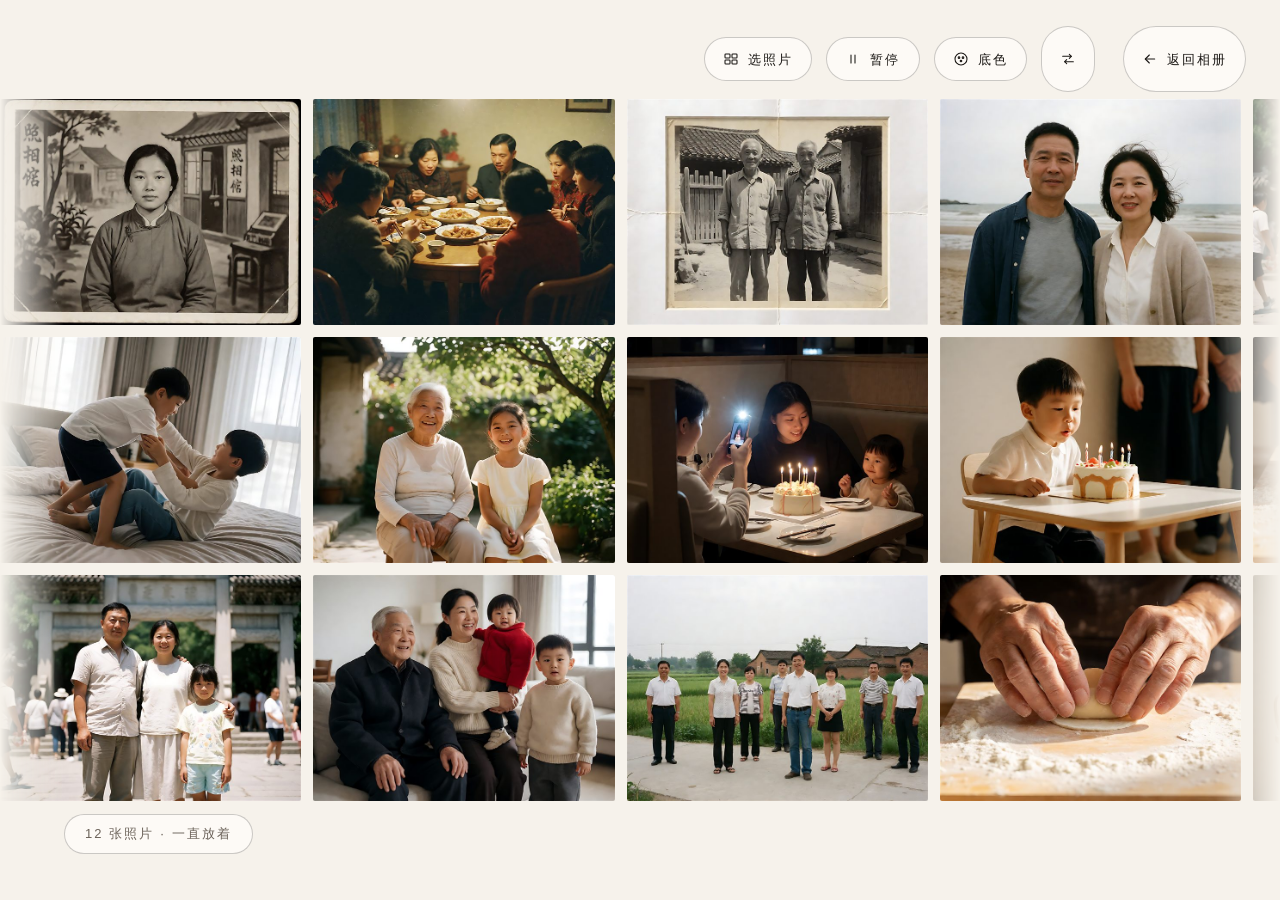
==== flow.html @ 6336d238 "图片换成 jpg：看大图 1700 宽、墙上的小图 700 宽，整个站点从 45MB 降到 4.4MB" ====
<!DOCTYPE html>
<html lang="zh-CN">
<head>
<meta charset="utf-8">
<meta name="viewport" content="width=device-width, initial-scale=1, viewport-fit=cover">
<title>家中相册 · 流动</title>
<link rel="stylesheet" href="display.css">
<script>
try {
  var m = /[?&]bg=([0-9a-fA-F]{6})/.exec(location.search);
  var b = m ? ('#' + m[1].toLowerCase()) : localStorage.getItem('album.bg');
  if (b) {
    document.documentElement.style.background = b;
    var st = document.createElement('style');
    st.id = 'bgGuard';   /* 给个名字：display.js 换底色时要同步改它，不然这条 !important 会一直压着旧颜色 */
    st.textContent = 'html,body{background:' + b + ' !important}';
    document.head.appendChild(st);
  }
} catch (e) {}
</script>
<style>
  html,body{margin:0;height:100%;background:#f6f2eb;overflow:hidden}
  body{font-family:"PingFang SC","Microsoft YaHei UI","Microsoft YaHei",sans-serif;-webkit-font-smoothing:antialiased}

  /* 三条照片带，慢慢往两边走，两端用渐隐收口 */
  :root{ --tile-h: calc((78vh - 24px) / 3); }
  .band{
    position:fixed;left:0;right:0;top:50%;transform:translateY(-50%);
    display:flex;flex-direction:column;gap:12px;
    -webkit-mask-image:linear-gradient(90deg,transparent 0,#000 5%,#000 95%,transparent 100%);
    mask-image:linear-gradient(90deg,transparent 0,#000 5%,#000 95%,transparent 100%);
  }
  .row{
    height:var(--tile-h);display:flex;align-items:stretch;gap:12px;width:max-content;
    will-change:transform;animation-name:slide;animation-timing-function:linear;animation-iteration-count:infinite;
  }
  .row[data-dir="-1"]{animation-direction:reverse}
  body.paused .row{animation-play-state:paused}
  .row img{
    position:relative;
    height:var(--tile-h);width:auto;aspect-ratio:4/3;object-fit:cover;
    border-radius:2px;background:rgba(120,110,95,.12);filter:saturate(.96);
    transition:transform .32s cubic-bezier(.22,1,.36,1), box-shadow .32s ease, filter .3s ease;
  }
  /* 鼠标放到某一张上，就它自己放大一点，队伍照常往前流 */
  .row img:hover{
    transform:scale(1.15);z-index:6;filter:none;
    box-shadow:0 16px 36px rgba(20,18,16,.3);
  }
  @keyframes slide{from{transform:translateX(0)}to{transform:translateX(-50%)}}

  .foot{
    position:fixed;left:64px;bottom:46px;z-index:5;
    padding:10px 20px;border-radius:999px;
    border:1px solid var(--disp-line);background:var(--disp-pill);backdrop-filter:blur(10px);
    font-size:13px;letter-spacing:.16em;color:var(--disp-label);pointer-events:none;
  }

  /* 一张都没选的时候 */
  .empty{
    position:fixed;left:50%;top:50%;transform:translate(-50%,-50%);
    text-align:center;color:var(--disp-label);font-size:14px;letter-spacing:.16em;line-height:2.2;
  }
  .empty[hidden]{display:none}

  @media (max-width:900px){
    :root{ --tile-h: calc((68vh - 16px) / 3); }
    .band{gap:8px}
    .row{gap:8px}
    .foot{left:16px;bottom:16px;padding:8px 16px}
  }
  @media (prefers-reduced-motion: reduce){
    .row{animation:none}
  }
</style>
</head>
<body class="chrome-persist">

<div class="band" id="band">
  <div class="row" data-dir="1"  data-speed="110" style="animation-delay:-14s"></div>
  <div class="row" data-dir="-1" data-speed="145" style="animation-delay:-52s"></div>
  <div class="row" data-dir="1"  data-speed="92"  style="animation-delay:-31s"></div>
</div>

<div class="foot" id="foot"></div>
<div class="empty" id="empty" hidden>这张单子上还是空的<br>点右上角「选照片」挑几张</div>

<div class="enter-veil" id="enterVeil"></div>
<div class="leave-veil" id="leaveVeil"></div>

<div class="chrome">
  <button class="chrome-btn" id="pickBtn2" type="button" aria-expanded="false" aria-controls="picker">
    <svg viewBox="0 0 24 24" aria-hidden="true"><rect x="3" y="4.5" width="7.5" height="6" rx="1.2"/><rect x="13.5" y="4.5" width="7.5" height="6" rx="1.2"/><rect x="3" y="13.5" width="7.5" height="6" rx="1.2"/><rect x="13.5" y="13.5" width="7.5" height="6" rx="1.2"/></svg>
    选照片
  </button>
  <div class="picker" id="picker"></div>

  <button class="chrome-btn" id="pauseBtn" type="button">
    <svg id="pauseIcon" viewBox="0 0 24 24" aria-hidden="true"><path d="M9 6v12"/><path d="M15 6v12"/></svg>
    <span id="pauseText">暂停</span>
  </button>

  <button class="chrome-btn" id="paletteBtn" type="button" aria-expanded="false" aria-controls="palette">
    <svg viewBox="0 0 24 24" aria-hidden="true"><circle cx="12" cy="12" r="9"/><circle cx="9" cy="10" r="1.2"/><circle cx="15" cy="10" r="1.2"/><circle cx="12" cy="15" r="1.2"/></svg>
    底色
  </button>
  <div class="palette" id="palette"></div>

  <a class="chrome-btn" href="start.html" id="switchLink" aria-label="换一种展示样式" title="换一种展示样式">
    <svg viewBox="0 0 24 24" aria-hidden="true"><path d="M4 8h13"/><path d="M14 5l3 3-3 3"/><path d="M20 16H7"/><path d="M10 13l-3 3 3 3"/></svg>
  </a>

  <a class="chrome-btn" href="index.html" id="backLink">
    <svg viewBox="0 0 24 24" aria-hidden="true"><path d="M19 12H5"/><path d="M11 6l-6 6 6 6"/></svg>
    返回相册
  </a>
</div>

<script src="data.js"></script>
<script src="magnify.js"></script>
<script src="display.js"></script>
<script>
(function(){
  var A = window.ALBUM;
  var rows = Array.prototype.slice.call(document.querySelectorAll('.row'));
  var KEY = 'album.flow';        /* 选了哪几张，记在浏览器里 */

  function fileName(src){ return src.split('/').pop(); }

  /* 可挑的每一张：缩略图当小样，原图当退路 */
  var items = A.photos.slice().sort(function(a, b){ return a.year - b.year; }).map(function(p){
    var name = fileName(p.src);
    return { key: name, src: 'thumbs/' + name, full: p.src };
  });

  var saved = null;
  try {
    var raw = localStorage.getItem(KEY);
    saved = raw === null ? null : JSON.parse(raw);
  } catch (e) {}
  var chosen = Array.isArray(saved) ? saved : null;   /* null = 全部 */

  function saveSel(){
    try { localStorage.setItem(KEY, JSON.stringify(chosen)); } catch (e) {}
  }
  function isOn(key){
    return chosen === null ? true : chosen.indexOf(key) >= 0;
  }
  function picked(){
    if (chosen === null) return items;
    var set = {};
    chosen.forEach(function(k){ set[k] = 1; });
    return items.filter(function(it){ return set[it.key]; });
  }

  function order(list, i){
    var a = list.slice();
    if (i === 1) a.reverse();
    if (i === 2 && a.length > 4) a = a.slice(4).concat(a.slice(0, 4));
    return a;
  }

  function paint(){
    var list = picked();
    document.getElementById('empty').hidden = list.length > 0;
    rows.forEach(function(row, i){
      var arr = order(list, i);
      if (!arr.length) { row.innerHTML = ''; return; }
      var twice = arr.concat(arr);          /* 两遍首尾相接，位移一半就是无缝循环 */
      row.innerHTML = twice.map(function(it, k){
        var lazy = k >= arr.length;         /* 后半段是复制出来的，先别急着解码 */
        return '<img src="' + it.src + '" alt="" draggable="false" decoding="async"' +
          (lazy ? ' loading="lazy"' : '') +
          ' onerror="this.onerror=null;this.src=\'' + it.full + '\'">';
      }).join('');
      row.style.animationDuration = (row.dataset.speed || 110) + 's';
    });
    var foot = document.getElementById('foot');
    foot.textContent = chosen === null
      ? items.length + ' 张照片 · 一直放着'
      : list.length + ' 张（从 ' + items.length + ' 张里选的）· 一直放着';
    foot.hidden = list.length === 0;
    syncPicker();
  }

  /* ---------- 「选照片」面板 ---------- */
  function buildPicker(){
    var host = document.getElementById('picker');
    var html = '<div class="cap">流动里放哪些</div><div class="grid">';
    items.forEach(function(it){
      html += '<button class="p" type="button" data-key="' + it.key + '" aria-pressed="true" aria-label="' + it.key + '">' +
        '<img src="' + it.src + '" alt="" loading="lazy" decoding="async">' +
        '<span class="tick" aria-hidden="true"><svg viewBox="0 0 24 24"><path d="M5 13l4 4L19 7"/></svg></span>' +
        '</button>';
    });
    html += '</div><div class="acts">' +
      '<button class="mini" id="pickAll" type="button">全选</button>' +
      '<button class="mini" id="pickNone" type="button">全清</button>' +
      '<span class="count" id="pickCount"></span></div>';
    host.innerHTML = html;
    if (!host.dataset.bound) {
      host.dataset.bound = '1';
      host.addEventListener('click', function(e){
        var b = e.target.closest('.p');
        if (b) { toggle(b.dataset.key); return; }
        if (e.target.closest('#pickAll')) { chosen = null; saveSel(); paint(); return; }
        if (e.target.closest('#pickNone')) { chosen = []; saveSel(); paint(); }
      });
      if (window.dockMagnify) window.dockMagnify(host, '.p', { radius: 110, strength: 0.22, lift: 0 });
    }
  }

  function toggle(key){
    var list = chosen === null ? items.map(function(it){ return it.key; }) : chosen.slice();
    var i = list.indexOf(key);
    if (i >= 0) list.splice(i, 1); else list.push(key);
    chosen = (list.length === items.length) ? null : list;
    saveSel();
    paint();
  }

  function syncPicker(){
    var host = document.getElementById('picker');
    if (!host) return;
    host.querySelectorAll('.p').forEach(function(b){
      b.setAttribute('aria-pressed', isOn(b.dataset.key) ? 'true' : 'false');
    });
    var c = host.querySelector('#pickCount');
    if (c) c.textContent = picked().length + ' / ' + items.length;
  }

  /* 两个面板互相关掉对方 */
  function closePalette(){
    var pal = document.getElementById('palette');
    var pb = document.getElementById('paletteBtn');
    if (pal) pal.classList.remove('on');
    if (pb) pb.setAttribute('aria-expanded', 'false');
  }
  function closePicker(){
    var p = document.getElementById('picker');
    var b = document.getElementById('pickBtn2');
    if (p) p.classList.remove('on');
    if (b) b.setAttribute('aria-expanded', 'false');
  }
  document.getElementById('paletteBtn').addEventListener('click', closePicker);
  document.getElementById('pickBtn2').addEventListener('click', function(e){
    e.stopPropagation();
    closePalette();
    var panel = document.getElementById('picker');
    var on = panel.classList.toggle('on');
    this.setAttribute('aria-expanded', on ? 'true' : 'false');
    document.body.classList.add('chrome-on');   /* 面板开着的时候入口别收 */
  });

  /* ---------- 暂停 ---------- */
  var paused = false;
  var btn = document.getElementById('pauseBtn');
  var icon = document.getElementById('pauseIcon');
  var label = document.getElementById('pauseText');
  function setPaused(on){
    paused = on;
    document.body.classList.toggle('paused', on);
    label.textContent = on ? '继续' : '暂停';
    icon.innerHTML = on ? '<path d="M8 5l11 7-11 7z"/>' : '<path d="M9 6v12"/><path d="M15 6v12"/>';
  }
  btn.addEventListener('click', function(){ setPaused(!paused); });
  document.addEventListener('visibilitychange', function(){ if (document.hidden) setPaused(true); });
  if (window.matchMedia('(prefers-reduced-motion: reduce)').matches) setPaused(true);

  /* ---------- 起步 ---------- */
  buildPicker();
  paint();

/* 刚导入的照片也进可挑的名单；相册里被删掉的不再放（跟相册那边读同一份清单） */
Promise.all([
  fetch('/api/uploads', { cache: 'no-store' }).then(function(r){ return r.json(); }).catch(function(){ return {}; }),
  fetch('/api/removed', { cache: 'no-store' }).then(function(r){ return r.json(); }).catch(function(){ return {}; })
]).then(function(res){
  var up = ((res[0] || {}).items || []).map(function(u){
    return { key: u.file, src: 'thumbs/' + u.file, full: 'uploads/' + u.file };
  });
  if (up.length) items = up.concat(items);
  var files = (res[1] || {}).files || [];
  if (files.length) items = items.filter(function(it){ return files.indexOf(it.key) < 0; });
  if (up.length || files.length) { buildPicker(); paint(); }
});
})();
</script>
</body>
</html>
---- display.css ----
/* 展示页共用的外壳：右上角的返回与调色盘、进出幕布。
   两种展示方式（环状 / 流动）都引这一份。 */

:root{
  --disp-bg:#f6f2eb;
  --disp-ink:#1a1714;
  --disp-label:#6b6259;
  --disp-line:rgba(26,23,20,.22);
  --disp-pill:rgba(255,253,250,.74);
  --disp-shadow:rgba(20,18,16,.18);
  --veil:#e9e3d9;
}
body.disp-dark{
  --disp-bg:#2a2724;
  --disp-ink:#efeee9;
  --disp-label:#c9c2b6;
  --disp-line:rgba(239,238,233,.26);
  --disp-pill:rgba(22,20,18,.6);
  --disp-shadow:rgba(0,0,0,.5);
  --veil:#221f1d;
}

body{background:var(--disp-bg);color:var(--disp-ink)}

/* 右上角那排：点一下或动一下鼠标才出来 */
.chrome{
  position:fixed;right:34px;top:26px;z-index:30;
  display:flex;align-items:center;gap:14px;
  opacity:0;transform:translateY(-10px);pointer-events:none;
  transition:opacity .45s ease, transform .45s cubic-bezier(.22,1,.36,1);
}
/* 返回单独站到最右边，跟前面几个拉开一点 */
.chrome #backLink{margin-left:14px}
body.chrome-on .chrome{opacity:1;transform:none;pointer-events:auto}
/* 页面声明了 chrome-persist 的话，工具栏就一直开着：
   「选照片」这种操作不该藏在悬停后面才出现 */
body.chrome-persist .chrome{opacity:1;transform:none;pointer-events:auto}

.chrome-btn{
  display:inline-flex;align-items:center;gap:9px;
  min-height:44px;padding:10px 18px;border-radius:999px;
  border:1px solid var(--disp-line);color:var(--disp-ink);background:var(--disp-pill);
  backdrop-filter:blur(10px);
  font:500 13px/1 "PingFang SC","Microsoft YaHei",sans-serif;letter-spacing:.16em;
  text-decoration:none;cursor:pointer;
  /* transform 短一点，跟着鼠标放大的时候才跟手 */
  transition:border-color .3s ease, background .3s ease, transform .18s cubic-bezier(.22,1,.36,1);
}
.chrome-btn:hover{border-color:var(--disp-ink);transform:translateY(-1px)}
.chrome-btn:active{transform:translateY(0) scale(.98)}
.chrome-btn svg{
  width:16px;height:16px;fill:none;stroke:currentColor;stroke-width:1.6;
  stroke-linecap:round;stroke-linejoin:round;
  transition:transform .35s cubic-bezier(.22,1,.36,1);
}
.chrome-btn:focus-visible{outline:2px solid #9a3b2a;outline-offset:3px}

/* 调色盘 */
.palette{
  position:absolute;right:0;top:calc(100% + 10px);
  /* 给个固定宽度：靠 max-content 算的话，某些渲染路径会把它挤成一条 */
  width:220px;max-width:min(92vw,220px);padding:16px;border-radius:18px;
  border:1px solid var(--disp-line);background:var(--disp-pill);backdrop-filter:blur(16px);
  box-shadow:0 22px 60px var(--disp-shadow);
  transform-origin:top right;
  opacity:0;transform:translateY(-8px) scale(.98);pointer-events:none;
  transition:opacity .28s ease, transform .32s cubic-bezier(.22,1,.36,1);
}
.palette.on{opacity:1;transform:none;pointer-events:auto}
.palette .cap{
  margin:0 0 12px;font:400 11px/1 "PingFang SC","Microsoft YaHei",sans-serif;
  letter-spacing:.24em;color:var(--disp-label);
}
.palette .swrow{display:grid;grid-template-columns:repeat(4,36px);gap:10px}
.sw{
  position:relative;display:grid;place-items:center;
  width:36px;height:36px;padding:0;border-radius:999px;cursor:pointer;
  border:1px solid var(--disp-line);background:var(--c,#fff);
  transition:transform .18s cubic-bezier(.22,1,.36,1), box-shadow .2s ease, border-color .2s ease;
}
.sw:hover{border-color:var(--disp-ink)}
.sw:active{transform:scale(.96)}
/* 选中的那个不能只靠颜色区分：加一圈描边 + 一个勾 */
.sw[aria-pressed="true"]{border-color:var(--disp-ink);box-shadow:0 0 0 1px var(--disp-ink)}
.sw svg{width:15px;height:15px;fill:none;stroke:currentColor;stroke-width:2.4;
        stroke-linecap:round;stroke-linejoin:round;opacity:0;transition:opacity .2s ease}
.sw[aria-pressed="true"] svg{opacity:1}
.sw:focus-visible{outline:2px solid #9a3b2a;outline-offset:3px}

/* 注意别叫 .foot：流动页自己的底部胶囊就叫这个名，会串味 */
.palette .pal-foot{margin-top:14px;padding-top:12px;border-top:1px solid var(--disp-line)}
.pick{
  position:relative;display:flex;align-items:center;gap:10px;min-height:36px;cursor:pointer;
  font:400 12px/1 "PingFang SC","Microsoft YaHei",sans-serif;letter-spacing:.1em;color:var(--disp-label);
  transition:color .2s ease;
}
.pick:hover{color:var(--disp-ink)}
.pick .dot{
  width:22px;height:22px;border-radius:999px;border:1px solid var(--disp-line);flex:none;
  background:conic-gradient(#f6f2eb,#f0e6d2,#dfe3da,#dde4ea,#f2e4e2,#e6e2dc,#2a2724,#10161f,#f6f2eb);
}
.pick input{position:absolute;left:0;top:0;width:1px;height:1px;opacity:0;border:0;padding:0}
.pick .now{margin-left:auto;letter-spacing:.06em;font-variant-numeric:tabular-nums;opacity:.8}

/* 流动页的「选照片」面板：一格一张小图，点一下选中/取消 */
.picker{
  position:absolute;right:0;top:calc(100% + 10px);
  width:min(88vw,420px);padding:16px;border-radius:18px;
  border:1px solid var(--disp-line);background:var(--disp-pill);backdrop-filter:blur(16px);
  box-shadow:0 22px 60px var(--disp-shadow);
  transform-origin:top right;
  opacity:0;transform:translateY(-8px) scale(.98);pointer-events:none;
  transition:opacity .28s ease, transform .32s cubic-bezier(.22,1,.36,1);
}
.picker.on{opacity:1;transform:none;pointer-events:auto}
.picker .cap{
  margin:0 0 12px;font:400 11px/1 "PingFang SC","Microsoft YaHei",sans-serif;
  letter-spacing:.24em;color:var(--disp-label);
}
.picker .grid{
  display:grid;grid-template-columns:repeat(auto-fill,minmax(66px,1fr));gap:8px;
  max-height:42vh;overflow:auto;padding:2px 2px 2px 0;
}
.picker .p{
  position:relative;aspect-ratio:4/3;padding:0;border-radius:6px;overflow:hidden;cursor:pointer;
  border:1px solid var(--disp-line);background:rgba(120,110,95,.12);
  transition:transform .18s cubic-bezier(.22,1,.36,1), border-color .2s ease;
}
.picker .p img{width:100%;height:100%;object-fit:cover;display:block;transition:opacity .2s ease, filter .2s ease}
.picker .p:hover{border-color:var(--disp-ink)}
.picker .p:active{transform:scale(.97)}
.picker .p:focus-visible{outline:2px solid #9a3b2a;outline-offset:2px}
.picker .p[aria-pressed="false"] img{opacity:.45;filter:saturate(.5)}
.picker .p[aria-pressed="false"]::after{
  content:"";position:absolute;inset:0;background:radial-gradient(60% 60% at 50% 50%, transparent, rgba(0,0,0,.08));
}
.picker .p .tick{
  position:absolute;right:5px;top:5px;width:20px;height:20px;border-radius:999px;
  display:grid;place-items:center;background:var(--disp-ink);color:var(--disp-bg);
  opacity:0;transition:opacity .2s ease;
}
.picker .p[aria-pressed="true"] .tick{opacity:1}
.picker .p .tick svg{width:12px;height:12px;fill:none;stroke:currentColor;stroke-width:2.6;
                     stroke-linecap:round;stroke-linejoin:round}
.picker .acts{display:flex;gap:8px;align-items:center;margin-top:12px;padding-top:12px;
              border-top:1px solid var(--disp-line)}
.mini{
  font:500 12px/1 "PingFang SC","Microsoft YaHei",sans-serif;letter-spacing:.1em;
  color:var(--disp-label);background:none;border:1px solid var(--disp-line);border-radius:999px;
  padding:8px 14px;min-height:34px;cursor:pointer;
  transition:color .2s ease, border-color .2s ease, transform .18s ease;
}
.mini:hover{color:var(--disp-ink);border-color:var(--disp-ink)}
.mini:active{transform:scale(.97)}
.mini:focus-visible{outline:2px solid #9a3b2a;outline-offset:2px}
.picker .count{margin-left:auto;font-size:12px;letter-spacing:.06em;color:var(--disp-label)}

/* 进出的幕布：进出都约 1 秒，跟主界面接起来约 2 秒 */
.enter-veil{
  position:fixed;inset:0;z-index:40;background:var(--veil);
  opacity:1;pointer-events:none;transition:opacity 1s ease;
}
.enter-veil.gone{opacity:0}
.leave-veil{
  position:fixed;inset:0;z-index:45;background:var(--veil);
  opacity:0;pointer-events:none;transition:opacity .95s ease;
}
.leave-veil.on{opacity:1;pointer-events:auto}

@media (prefers-reduced-motion: reduce){
  .chrome, .chrome-btn, .chrome-btn svg, .palette, .sw, .enter-veil, .leave-veil{
    transition-duration:.01ms !important;
  }
}

@media (max-width:640px){
  .chrome{right:16px;top:16px;gap:8px}
  .chrome-btn{padding:9px 14px;letter-spacing:.1em}
}
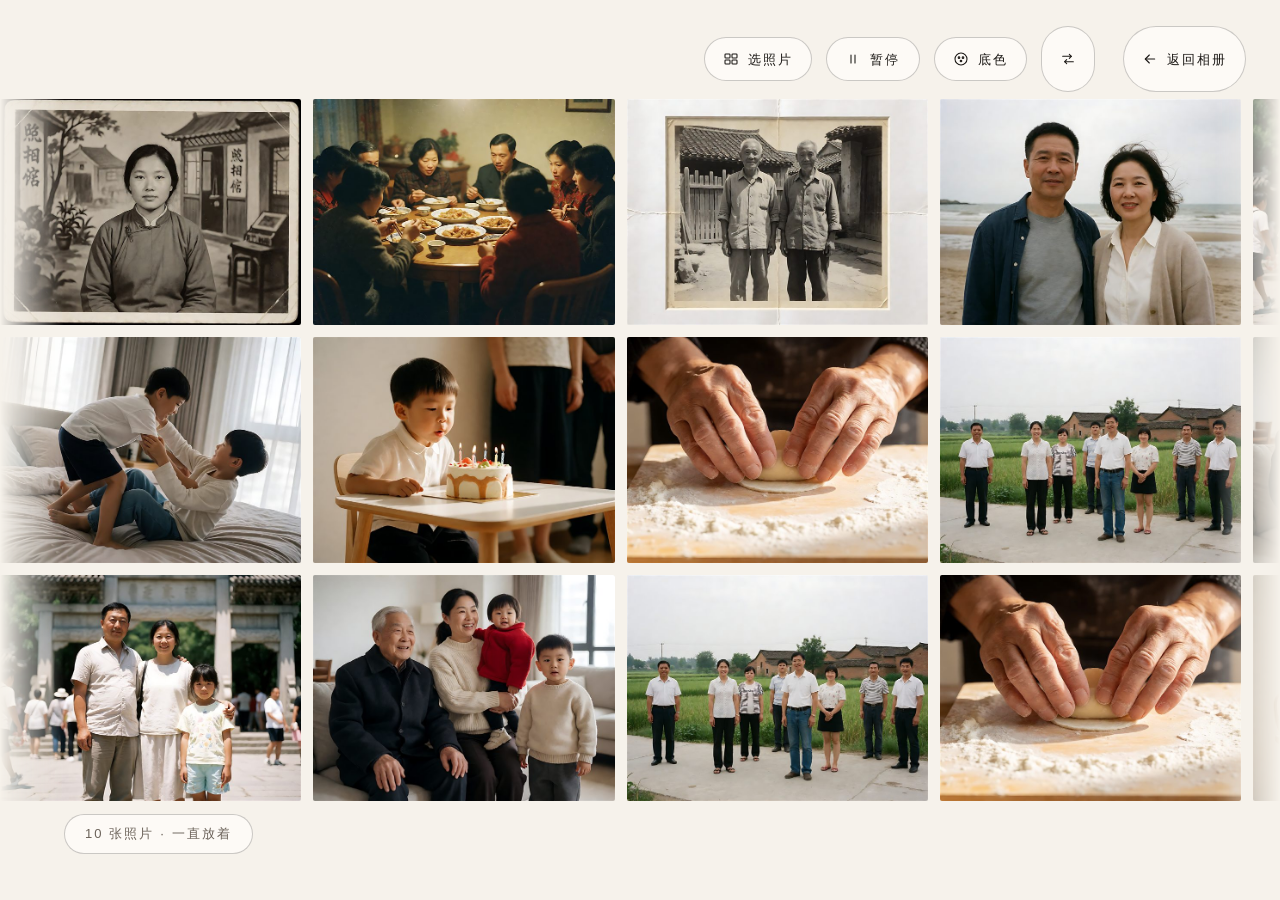
==== commit 90d0d66a: "导入照片自动生成缩略图；面板和照片墙补兜底，墙上改用小图" ====
--- a/flow.html
+++ b/flow.html
@@ -189,7 +189,9 @@
     var html = '<div class="cap">流动里放哪些</div><div class="grid">';
     items.forEach(function(it){
       html += '<button class="p" type="button" data-key="' + it.key + '" aria-pressed="true" aria-label="' + it.key + '">' +
-        '<img src="' + it.src + '" alt="" loading="lazy" decoding="async">' +
+        /* 万一某张还没生成缩略图，退回原图，别显示裂图 */
+        '<img src="' + it.src + '" alt="" loading="lazy" decoding="async"' +
+          ' onerror="this.onerror=null;this.src=\'' + it.full + '\'">' +
         '<span class="tick" aria-hidden="true"><svg viewBox="0 0 24 24"><path d="M5 13l4 4L19 7"/></svg></span>' +
         '</button>';
     });
